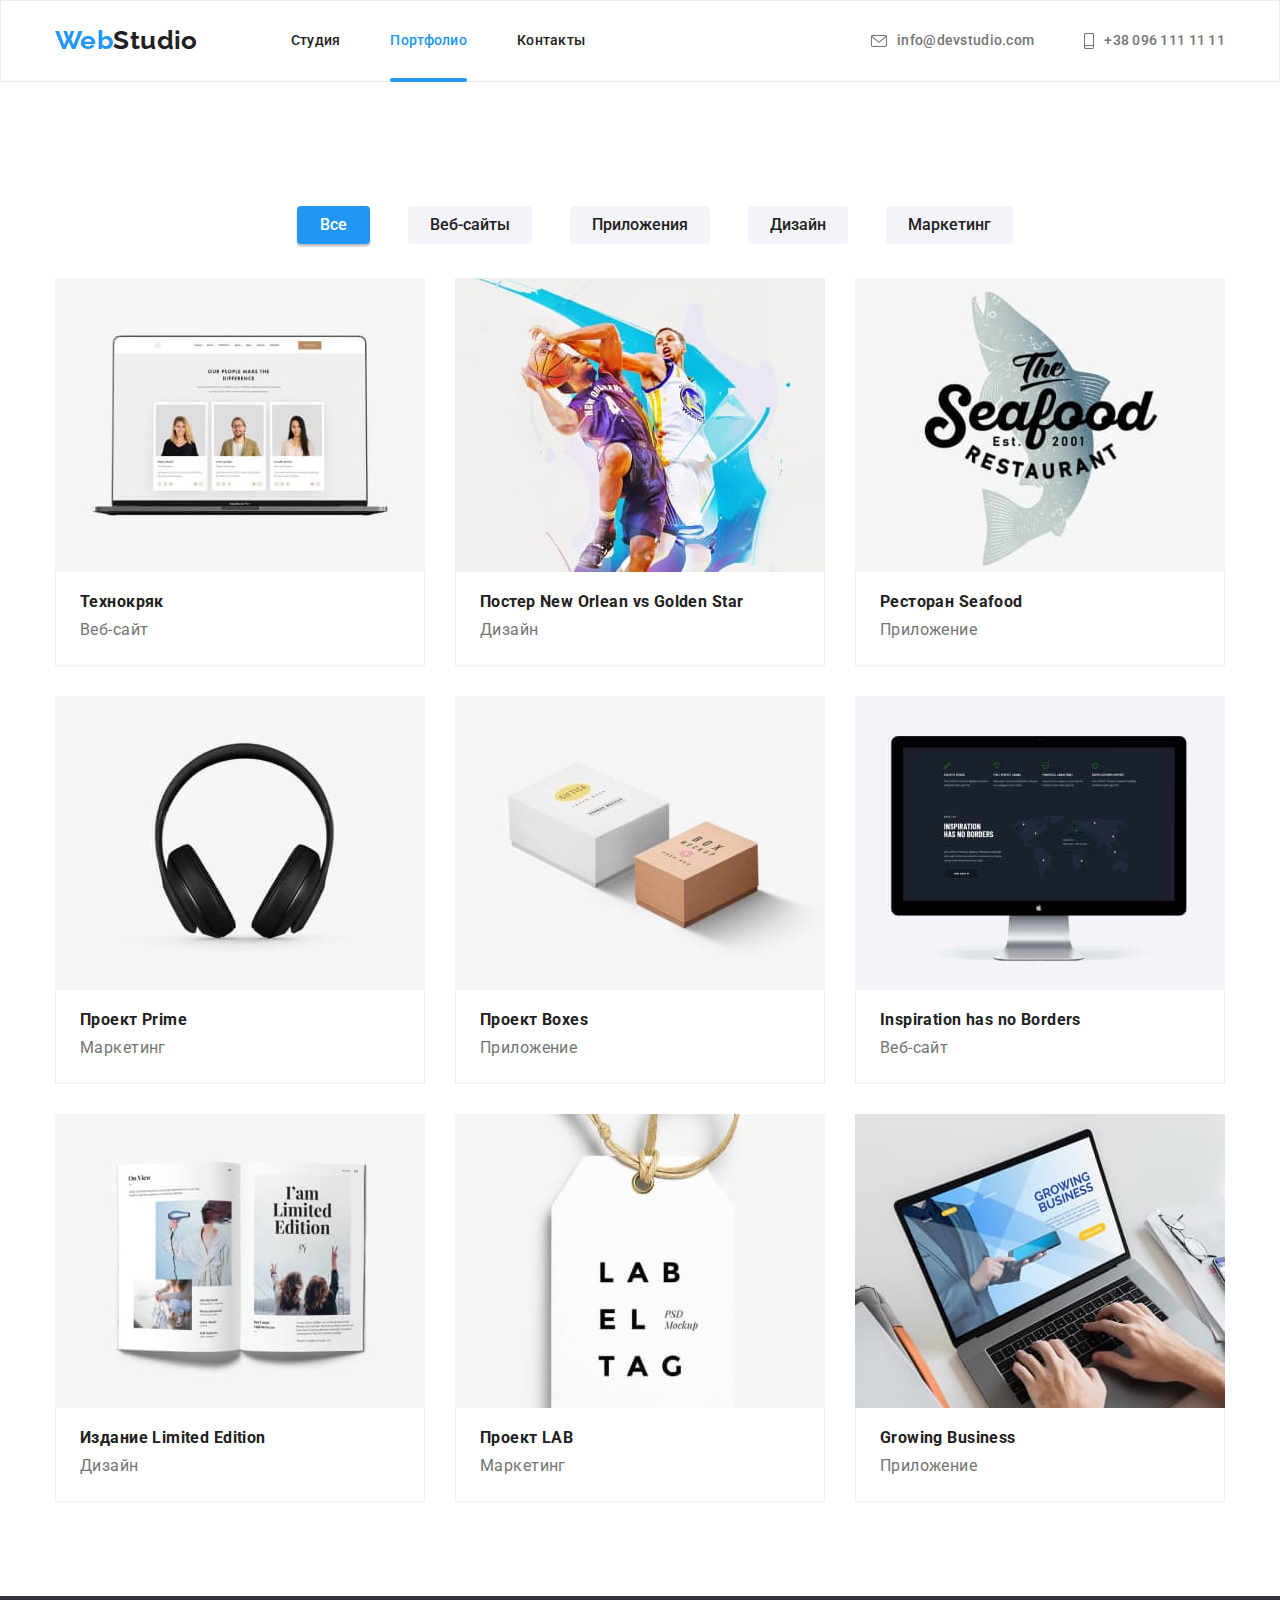
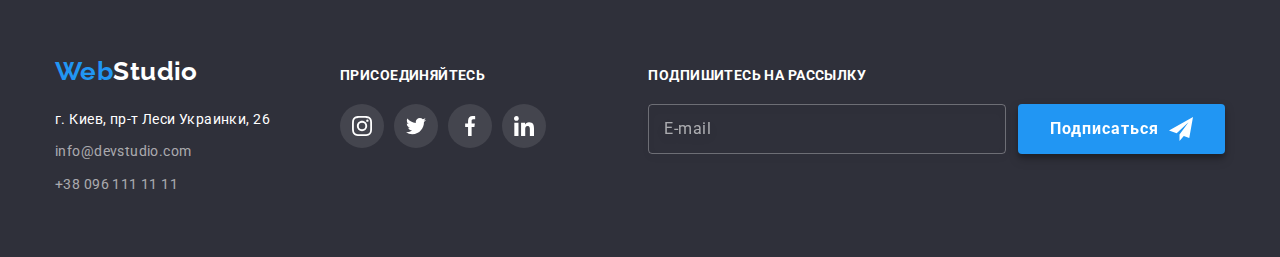
==== portfolio.html @ 0008d8ae "sass" ====
<!DOCTYPE html>
<html lang="ru">
  <head>
    <meta charset="UTF-8" />
    <meta http-equiv="X-UA-Compatible" content="IE=edge" />
    <meta name="viewport" content="width=device-width, initial-scale=1.0" />
    <title>Document</title>
    <link rel="preconnect" href="https://fonts.googleapis.com" />
    <link rel="preconnect" href="https://fonts.gstatic.com" crossorigin />
    <link
      href="https://fonts.googleapis.com/css2?family=Raleway:wght@700&family=Roboto:wght@400;500;700;900&display=swap"
      rel="stylesheet"
    />
    <link
      rel="stylesheet"
      href="https://cdnjs.cloudflare.com/ajax/libs/modern-normalize/1.1.0/modern-normalize.min.css"
    />
    <link rel="stylesheet" href="./css/main.min.css">
  </head>
  <body>
    <!--шапка страницы-->
    <header class="header">
      <div class="container container-header">
        <nav class="nav">
          <a href="" class="link logo"
            >Web<span class="logo-header">Studio</span></a
          >

          <ul class="nav-list list">
            <li class="nav-item">
              <a href="./index.html" class="link header-link">Студия</a>
            </li>
            <li class="nav-item">
              <a href="./portfolio.html" class="link header-link current-link"
                >Портфолио</a
              >
            </li>
            <li class="nav-item">
              <a href="#" class="link header-link">Контакты</a>
            </li>
          </ul>
        </nav>
        <ul class="contact-list list">
          <li class="contact-item">
            <a
              href="mailto:info@devstudio.com"
              class="link header-link contact-link"
            >
              <svg class="contacts-icon" width="16" height="12">
                <use href="./images/sprite.svg#envelope-1"></use></svg
              >info@devstudio.com</a
            >
          </li>
          <li class="contact-item">
            <a href="tel:+380961111111" class="link header-link contact-link">
              <svg class="contacts-icon" width="10" height="16">
                <use href="./images//sprite.svg#smartphone-1"></use></svg
              >+38 096 111 11 11</a
            >
          </li>
        </ul>
      </div>
    </header>

    <!--главный блок-->
    <main>
      <section class="section section-portfolio">
        <h1 class="visually-hidden">Портфолио</h1>
        <div class="container">
          <ul class="list list-portfolio">
            <li class="item">
              <button type="button" class="btn-portfolio active">Все</button>
            </li>
            <li class="item">
              <button type="button" class="btn-portfolio">Веб-сайты</button>
            </li>
            <li class="item">
              <button type="button" class="btn-portfolio">Приложения</button>
            </li>
            <li class="item">
              <button type="button" class="btn-portfolio">Дизайн</button>
            </li>
            <li class="item">
              <button type="button" class="btn-portfolio">Маркетинг</button>
            </li>
          </ul>
          <h2 class="visually-hidden">Работы</h2>
          <ul class="list works-list">
            <li class="item works-item">
              <a
                class="link works-link"
                href="#"
                target="_blank"
                rel="noreferrer noopener"
              >
                <div class="works-card-overlay">
                  <div class="works-img-overlay">
                    <img
                      src="./images/technocrack.jpg"
                      alt="Ноутбук"
                      width="370"
                      height="294"
                    />
                    <div class="works-text-overlay">
                      <p class="works-text">
                        Технокряк это современная площадка распространения
                        коронавируса. Компании используют эту платформу для
                        цифрового шпионажа и атак на защищённые сервера
                        конкурентов.
                      </p>
                    </div>
                  </div>

                  <div class="works-wrraper">
                    <h3 class="title works-title">Технокряк</h3>
                    <p class="works-description">Веб-сайт</p>
                  </div>
                </div>
              </a>
            </li>
            <li class="item works-item">
              <a
                class="link works-link"
                href="#"
                target="_blank"
                rel="noreferrer noopener"
              >
                <div class="works-card-overlay">
                  <div class="works-img-overlay">
                    <img
                      src="./images/poster-new-orlean-vs-golden-star.jpg"
                      alt="Баскетболисты"
                      width="370"
                      height="294"
                    />
                    <div class="works-text-overlay">
                      <p class="works-text">
                        Технокряк это современная площадка распространения
                        коронавируса. Компании используют эту платформу для
                        цифрового шпионажа и атак на защищённые сервера
                        конкурентов.
                      </p>
                    </div>
                  </div>

                  <div class="works-wrraper">
                    <h3 class="title works-title">
                      Постер New Orlean vs Golden Star
                    </h3>
                    <p class="works-description">Дизайн</p>
                  </div>
                </div>
              </a>
            </li>
            <li class="item works-item">
              <a
                class="link works-link"
                href="#"
                target="_blank"
                rel="noreferrer noopener"
              >
                <div class="works-card-overlay">
                  <div class="works-img-overlay">
                    <img
                      src="./images/restaurant-seafood.jpg"
                      alt="Лого ресторана"
                      width="370"
                      height="294"
                    />
                    <div class="works-text-overlay">
                      <p class="works-text">
                        Технокряк это современная площадка распространения
                        коронавируса. Компании используют эту платформу для
                        цифрового шпионажа и атак на защищённые сервера
                        конкурентов.
                      </p>
                    </div>
                  </div>

                  <div class="works-wrraper">
                    <h3 class="title works-title">Ресторан Seafood</h3>
                    <p class="works-description">Приложение</p>
                  </div>
                </div>
              </a>
            </li>
            <li class="item works-item">
              <a
                class="link works-link"
                href="#"
                target="_blank"
                rel="noreferrer noopener"
              >
                <div class="works-card-overlay">
                  <div class="works-img-overlay">
                    <img
                      src="./images/project-prime.jpg"
                      alt="Наушники"
                      width="370"
                      height="294"
                    />
                    <div class="works-text-overlay">
                      <p class="works-text">
                        Технокряк это современная площадка распространения
                        коронавируса. Компании используют эту платформу для
                        цифрового шпионажа и атак на защищённые сервера
                        конкурентов.
                      </p>
                    </div>
                  </div>

                  <div class="works-wrraper">
                    <h3 class="title works-title">Проект Prime</h3>
                    <p class="works-description">Маркетинг</p>
                  </div>
                </div>
              </a>
            </li>
            <li class="item works-item">
              <a
                class="link works-link"
                href="#"
                target="_blank"
                rel="noreferrer noopener"
              >
                <div class="works-card-overlay">
                  <div class="works-img-overlay">
                    <img
                      src="./images/project-boxes.jpg"
                      alt="Коробки"
                      width="370"
                      height="294"
                    />
                    <div class="works-text-overlay">
                      <p class="works-text">
                        Технокряк это современная площадка распространения
                        коронавируса. Компании используют эту платформу для
                        цифрового шпионажа и атак на защищённые сервера
                        конкурентов.
                      </p>
                    </div>
                  </div>
                  <div class="works-wrraper">
                    <h3 class="title works-title">Проект Boxes</h3>
                    <p class="works-description">Приложение</p>
                  </div>
                </div>
              </a>
            </li>
            <li class="item works-item">
              <a
                class="link works-link"
                href="#"
                target="_blank"
                rel="noreferrer noopener"
              >
                <div class="works-card-overlay">
                  <div class="works-img-overlay">
                    <img
                      src="./images/inspiration-has-no-borders.jpg"
                      alt="Монитор"
                      width="370"
                      height="294"
                    />
                    <div class="works-text-overlay">
                      <p class="works-text">
                        Технокряк это современная площадка распространения
                        коронавируса. Компании используют эту платформу для
                        цифрового шпионажа и атак на защищённые сервера
                        конкурентов.
                      </p>
                    </div>
                  </div>
                  <div class="works-wrraper">
                    <h3 class="title works-title">
                      Inspiration has no Borders
                    </h3>
                    <p class="works-description">Веб-сайт</p>
                  </div>
                </div>
              </a>
            </li>
            <li class="item works-item">
              <a
                class="link works-link"
                href="#"
                target="_blank"
                rel="noreferrer noopener"
              >
                <div class="works-card-overlay">
                  <div class="works-img-overlay">
                    <img
                      src="./images/limited-edition.jpg"
                      alt="Книга"
                      width="370"
                      height="294"
                    />
                    <div class="works-text-overlay">
                      <p class="works-text">
                        Технокряк это современная площадка распространения
                        коронавируса. Компании используют эту платформу для
                        цифрового шпионажа и атак на защищённые сервера
                        конкурентов.
                      </p>
                    </div>
                  </div>
                  <div class="works-wrraper">
                    <h3 class="title works-title">Издание Limited Edition</h3>
                    <p class="works-description">Дизайн</p>
                  </div>
                </div>
              </a>
            </li>
            <li class="item works-item">
              <a
                class="link works-link"
                href="#"
                target="_blank"
                rel="noreferrer noopener"
              >
                <div class="works-card-overlay">
                  <div class="works-img-overlay">
                    <img
                      src="./images/project-lab.jpg"
                      alt="Лейбл"
                      width="370"
                      height="294"
                    />
                    <div class="works-text-overlay">
                      <p class="works-text">
                        Технокряк это современная площадка распространения
                        коронавируса. Компании используют эту платформу для
                        цифрового шпионажа и атак на защищённые сервера
                        конкурентов.
                      </p>
                    </div>
                  </div>
                  <div class="works-wrraper">
                    <h3 class="title works-title">Проект LAB</h3>
                    <p class="works-description">Маркетинг</p>
                  </div>
                </div>
              </a>
            </li>
            <li class="item works-item">
              <a
                class="link works-link"
                href="#"
                target="_blank"
                rel="noreferrer noopener"
              >
                <div class="works-card-overlay">
                  <div class="works-img-overlay">
                    <img
                      src="./images/growing-business.jpg"
                      alt="Печать за ноутбуком"
                      width="370"
                      height="294"
                    />
                    <div class="works-text-overlay">
                      <p class="works-text">
                        Технокряк это современная площадка распространения
                        коронавируса. Компании используют эту платформу для
                        цифрового шпионажа и атак на защищённые сервера
                        конкурентов.
                      </p>
                    </div>
                  </div>
                  <div class="works-wrraper">
                    <h3 class="title works-title">Growing Business</h3>
                    <p class="works-description">Приложение</p>
                  </div>
                </div>
              </a>
            </li>
          </ul>
        </div>
      </section>
    </main>

    <footer class="footer">
      <div class="container footer-container">
      <div class="footer-container-item">
          <a href="" class=" link logo">Web<span class="logo-footer">Studio</span></a> 
          <address class="address">
              <ul class="list address-list"> 
                  <li class="address-item"><a href="https://goo.gl/maps/YsXCq6yeaP6gn7Sp7" target="_blank" rel="noreferrer noopener" class="link address-link">г. Киев, пр-т Леси Украинки, 26</a></li>
                  <li class="address-item"><a href="mailto:info@devstudio.com" class="link address-link">info@devstudio.com</a></li>
                  <li class="address-item"><a href="tel:+380961111111" class=" link address-link">+38 096 111 11 11</a></li>
              </ul>
          </address>
      </div>
      <div class="footer-container-item">
          <h3 class="footer-form-slogan">присоединяйтесь</h3>
          <ul class="list social-list"> 
              <li class="social-item">
                  <a href="https://www.instagram.com/" target="_blank" rel="noreferrer noopener" class="link icon-link footer-icon-link">
                  <svg class="footer-icon" width="20" height="20">
                      <use href="./images/sprite.svg#instagram"></use>
                  </svg> 
                  </a>
              </li>
              <li class="social-item">
                  <a href="https://www.instagram.com/" target="_blank" rel="noreferrer noopener" class="link icon-link footer-icon-link">
                  <svg class="footer-icon" width="20" height="20">
                      <use href="./images/sprite.svg#twitter"></use>
                  </svg> 
                  </a>
              </li>
              <li class="social-item">
                  <a href="https://www.instagram.com/" target="_blank" rel="noreferrer noopener" class="link icon-link footer-icon-link">
                  <svg class="footer-icon" width="20" height="20">
                      <use href="./images/sprite.svg#facebook"></use>
                  </svg> 
                  </a>
              </li>
              <li class="social-item">
                  <a href="https://www.instagram.com/" target="_blank" rel="noreferrer noopener" class="link icon-link footer-icon-link">
                  <svg class="footer-icon" width="20" height="20">
                      <use href="./images/sprite.svg#linkedin"></use>
                  </svg> 
                  </a>
              </li>
              
          </ul>
  </div>
          <div class="footer-container-item">
          <b class="footer-form-slogan">Подпишитесь на рассылку</b>
          <form class="footer-form">
  
              <label class="footer-form-label">
                  <input class="footer-form-input" type="email" name="email" placeholder="E-mail" required>
              </label>

              <button type="submit" class="main-btn">
                   Подписаться
                  <svg class="footer-form-icon" width="24" height="24">
                      <use href="./images/sprite.svg#icon-send"></use>
                  </svg>
              </button>
          </form>
      </div>
      
      </div>
      
  
  </footer>
  </body>
</html>
---- css/main.min.css ----
:root{--primary-text-color: #757575;--title-text-color: #212121;--accent-color: #2196F3;--accent-modal-btn-color: #188CE8;--white-text-color: #fff;--primary-background-color: #E5E5E5;--secondary-background-color: #F5F4FA;--white-background-color: #FFFFFF;--footer-background-color: #2F303A;--light-grey-rgba: rgba(255, 255, 255, 0.6);--icon-color: #AFB1B8;--bg-color-activity-wrraper: rgba(47, 48, 58, 0.8);--backdrop-bg: rgba(0, 0, 0, 0.2);--time-animation: 250ms;--time-distribution: cubic-bezier(0.4, 0, 0.2, 1)}body{font-family:roboto, sans-serif;letter-spacing:0.03em;font-size:14px;line-height:1.71;color:var(--primary-text-color)}p,h1,h2,h3{margin-top:0;margin-bottom:0}ul{margin-top:0;margin-bottom:0;padding-left:0}img{display:block;max-width:100%;height:auto}.list{list-style:none}.link{text-decoration:none;color:inherit}.section{padding-bottom:94px;padding-top:94px}.item{margin-left:30px;margin-top:30px}.container{width:1200px;padding-left:15px;padding-right:15px;margin-left:auto;margin-right:auto}.visually-hidden{position:absolute;width:1px;height:1px;margin:-1px;padding:0;overflow:hidden;border:0;clip:rect(0 0 0 0)}.main-btn{display:flex;justify-content:center;align-items:center;border:none;border-radius:4px;filter:drop-shadow(0px 4px 4px rgba(0,0,0,0.25));box-shadow:0px 4px 4px rgba(0,0,0,0.15);min-width:200px;padding:10px 32px;background-color:var(--accent-color);color:var(--white-text-color);font-family:inherit;font-weight:700;font-size:16px;line-height:1.88;letter-spacing:0.06em;cursor:pointer;transition:background-color var(--time-animation) var(--time-distribution)}.main-btn:hover,.main-btn:focus{background-color:#188CE8}.hero .main-btn,.modal .main-btn{margin-left:auto;margin-right:auto}.section-title{margin-bottom:50px;font-size:36px;line-height:1.17;text-align:center;color:var(--title-text-color)}.logo{font-family:raleway, sans-serif;font-weight:700;font-size:26px;line-height:1.2;color:var(--accent-color)}.icon-link{display:flex;align-items:center;justify-content:center;border-radius:50%;width:44px;height:44px}.title{margin-bottom:10px;color:var(--title-text-color)}.backdrop{position:fixed;top:0;left:0;bottom:0;right:0;background-color:var(--backdrop-bg);z-index:1;opacity:1;transition:opacity 250ms cubic-bezier(0.58, 0.79, 0.54, 0.35)}.backdrop.is-hidden{opacity:0;pointer-events:none;visibility:visible}.backdrop.is-hidden .modal{transform:translate(-50%, -50%) scale(0.9)}.modal{position:absolute;top:50%;left:50%;transform:translate(-50%, -50%) scale(1.1);min-width:528px;min-height:581px;padding:40px;background-color:var(--white-background-color);box-shadow:0px 1px 3px rgba(0,0,0,0.12),0px 1px 1px rgba(0,0,0,0.14),0px 2px 1px rgba(0,0,0,0.2);border-radius:4px;transition:transform 250ms cubic-bezier(0.58, 0.79, 0.54, 0.35)}.modal-icon-bg{position:absolute;top:8px;right:8px;padding:0;display:flex;align-items:center;justify-content:center;margin-left:auto;width:30px;height:30px;border:1px solid rgba(0,0,0,0.1);border-radius:50%;background-color:var(--white-text-color);cursor:pointer}.modal-icon-bg:hover,.modal-icon-bg:focus{fill:var(--accent-color)}.slogan{display:block;margin-bottom:12px;font-weight:700;font-size:20px;line-height:1.15;text-align:center;color:var(--title-text-color)}.form-input-wrapper{position:relative}.form-field,.form-field-comment{display:flex;flex-direction:column;margin-bottom:20px}.form-field:not(:last-child){margin-bottom:12px}.form-comment,.form-input{width:100%;border:1px solid rgba(33,33,33,0.2);border-radius:4px;padding:0}.form-input{height:40px;padding-left:42px;transition:border-color var(--time-animation) var(--time-distribution)}.form-input:hover,.form-input:focus,.form-comment:hover,.form-comment:focus{outline:none;border-color:var(--accent-color)}.form-input:hover+.form-input-icon,.form-input:focus+.form-input-icon{fill:var(--accent-color)}.form-input-icon{position:absolute;top:50%;left:12px;transform:translateY(-50%);transition:fill var(--time-animation) var(--time-distribution)}.form-comment{height:120px;resize:none;padding:12px 16px;transition:border-color var(--time-animation) var(--time-distribution)}.form-label,.form-comment::placeholder{font-size:12px;line-height:1.16;letter-spacing:0.01em}.form-label{margin-bottom:4px}.form-comment::placeholder{color:rgba(117,117,117,0.5)}.form-checkbox-wrapper{margin-bottom:30px}.form-checkbox-label{display:flex;align-items:center;justify-content:center}.form-checkbox-label::before{display:inline-block;margin-right:10px;width:16px;height:15px;content:'';border:2px solid var(--title-text-color);border-radius:2px;cursor:pointer}.form-checkbox-input:focus+.form-checkbox-label::before{border-color:var(--accent-color)}.form-checkbox-input:checked+.form-checkbox-label::before{background-color:var(--accent-color);background-image:url(../images/icon-check.svg);background-size:contain;background-origin:border-box}.main-btn:hover,.main-btn:focus{background:var(--accent-modal-btn-color)}.header{margin-top:0;margin-bottom:0;border:1px solid #ECECEC}.header .logo{margin-right:93px}.logo-header{color:var(--title-text-color)}.header-portfolio{margin-bottom:94px}.nav-list{display:flex;color:var(--title-text-color)}.nav-list .nav-item:not(:last-child){margin-right:50px}.header-link{display:block;padding-top:32px;padding-bottom:32px;align-items:baseline;font-weight:500;line-height:1.14;letter-spacing:0.02em;transition:color var(--time-animation) var(--time-distribution)}.contact-list{display:flex;margin-left:auto}.contacts-icon{margin-right:10px;fill:currentColor}.contact-link{display:flex;align-items:center;color:var(--primary-text-color);transition:color var(--time-animation) var(--time-distribution)}.contact-link:hover{fill:var(--accent-color)}.header-link:hover,.header-link:focus,.current-link{color:var(--accent-color)}.current-link{position:relative}.current-link::after{display:block;content:"";height:4px;width:100%;background:#2196F3;border-radius:2px;position:absolute;bottom:-1px}.contact-list .contact-item:not(:last-child){margin-right:50px}.container-header{display:flex}.container-header .nav{display:flex;align-items:center}.hero{padding-top:200px;padding-bottom:200px;text-align:center;background-color:var(--footer-background-color);background-image:linear-gradient(rgba(47,48,58,0.4), rgba(47,48,58,0.4)),url(../images/bg.jpg)}.hero-title{margin-bottom:30px;color:var(--white-text-color);font-weight:900;font-size:44px;line-height:1.36;letter-spacing:0.06em;text-transform:uppercase}.footer{padding-top:60px;padding-bottom:60px;background-color:var(--footer-background-color)}.footer-container{display:flex;align-items:baseline}.footer-container-item:not(:last-child){margin-right:70px}.footer-container-item:last-child{margin-left:auto}.footer .logo{display:block;margin-bottom:20px}.logo-footer{color:var(--white-text-color)}.address{font-style:inherit}.address-link{color:var(--light-grey-rgba);transition:color var(--time-animation) var(--time-distribution)}.address-link[target="_blank"]{color:var(--white-text-color)}.address-link:hover,.address-link:focus{color:var(--accent-color)}.address-list .address-item:not(:last-child){margin-bottom:9px}.footer-form-slogan{display:block;margin-bottom:20px;color:var(--white-text-color);text-transform:uppercase;font-size:14px;line-height:1.14}.footer-icon-link{background:rgba(255,255,255,0.1);transition:background-color var(--time-animation) var(--time-distribution)}.footer-icon{fill:var(--white-text-color);transition:background-color var(--time-animation) var(--time-distribution)}.footer-icon-link:hover,.footer-icon-link:focus{background-color:var(--accent-color)}.footer-form{display:flex}.footer-form-label{display:block;margin-right:12px}.footer-form-input{padding:15px;width:358px;height:50px;border:1px solid rgba(255,255,255,0.3);filter:drop-shadow(0px 4px 4px rgba(0,0,0,0.15));border-radius:4px;background-color:transparent}.footer-form-input::placeholder{display:block;font-size:16px;line-height:1.25;letter-spacing:0.03em;color:rgba(255,255,255,0.6)}.footer-form-input:not(:placeholder-shown){color:var(--white-background-color)}.footer-form-icon{margin-left:10px}.methodology{padding-bottom:0}.methodology-icon-container{display:flex;margin-bottom:30px;height:120px;background-color:var(--secondary-background-color);border-radius:4px;align-items:center;justify-content:center}.methodology-list{display:flex;flex-wrap:wrap;margin-top:-30px;margin-left:-30px}.methodology-item{flex-basis:calc(100% / 4 - 30px)}.methodology-subtitle{font-size:14px;line-height:1.14;text-transform:uppercase}.team{background-color:var(--secondary-background-color);text-align:center}.team-name{font-weight:500}.team-name,.team-text{font-size:16px;line-height:1.19}.team-text{margin-bottom:16px}.social-list{display:flex;margin-top:-10px;margin-left:-10px}.social-item{margin-left:10px;margin-top:10px}.team-icon{fill:currentColor}.team-icon-link{color:var(--icon-color);transition:color var(--time-animation) var(--time-distribution),background-color var(--time-animation) var(--time-distribution)}.team-icon-link:hover,.team-icon-link:focus{color:var(--white-text-color);background-color:var(--accent-color)}.team-list{display:flex;flex-wrap:wrap;margin-top:-30px;margin-left:-30px}.team-item{flex-basis:calc(100% / 4 - 30px);background:#FFFFFF;box-shadow:0px 1px 3px rgba(0,0,0,0.12),0px 1px 1px rgba(0,0,0,0.14),0px 2px 1px rgba(0,0,0,0.2);border-radius:0px 0px 4px 4px}.team-wrapper{padding:30px}.clients-icon-list{display:flex;flex-wrap:wrap;margin-top:-30px;margin-left:-30px}.clients-icon-item{flex-basis:calc(100% / 6 - 30px)}.clients-icon-link{display:flex;align-items:center;justify-content:center;padding:16px;height:92px;border:1px solid var(--icon-color);border-radius:4px;color:var(--icon-color);transition:color var(--time-animation) var(--time-distribution),border var(--time-animation) var(--time-distribution)}.clients-icon{fill:currentColor}.clients-icon-link:hover,.clients-icon-link:focus{border:1px solid var(--accent-color);color:var(--accent-color)}.list-portfolio{display:flex;justify-content:center;margin-bottom:34px}.list-portfolio .item:not(:last-child){margin-right:8px}.btn-portfolio{display:inline-block;min-width:73px;padding:6px 22px;font-weight:500;font-size:16px;line-height:1.63;text-align:center;color:var(--title-text-color);cursor:pointer;font-family:inherit;background-color:var(--secondary-background-color);border:none;border-radius:4px;transition:color var(--time-animation) var(--time-distribution),background-color var(--time-animation) var(--time-distribution),box-shadow var(--time-animation) var(--time-distribution)}.btn-portfolio:hover,.btn-portfolio:focus,.active{background-color:var(--accent-color);color:var(--white-text-color);box-shadow:0px 3px 1px rgba(0,0,0,0.1),0px 1px 2px rgba(0,0,0,0.08),0px 2px 2px rgba(0,0,0,0.12)}.works-list{display:flex;flex-wrap:wrap;margin-left:-30px;margin-top:-30px}.works-item{flex-basis:calc(100% / 3 - 30px)}.works-link{display:block;transition:box-shadow var(--time-animation) var(--time-distribution)}.works-link:hover,.works-link:focus{box-shadow:0px 1px 1px rgba(0,0,0,0.12),0px 4px 4px rgba(0,0,0,0.06),1px 4px 6px rgba(0,0,0,0.16)}.works-wrraper{padding:20px 24px;border:1px solid #EEEEEE;border-top:none}.works-title{margin-bottom:4px;font-size:16px;line-height:1.19}.works-description{font-size:16px;line-height:1.88}.works-card-overlay{position:relative}.works-img-overlay{position:relative;overflow:hidden}.works-text-overlay{position:absolute;top:0;left:0;opacity:0;background-color:rgba(33,150,243,0.9);transform:translateY(100%);transition:transform var(--time-animation) var(--time-distribution),opacity var(--time-animation) var(--time-distribution)}.works-text{padding:63px 24px;color:var(--white-text-color);font-size:18px;line-height:1.56}.works-link:hover .works-text-overlay,.works-link:focus .works-text-overlay{opacity:1;transform:translateY(0)}.list-img{display:flex;flex-wrap:wrap;margin-top:-30px;margin-left:-30px}.item-img{position:relative;flex-basis:calc(100% / 3 - 30px)}.activity-description{position:absolute;bottom:0;left:0;width:100%;display:block;padding-top:27px;padding-bottom:27px;text-transform:uppercase;font-weight:700;line-height:1.14;text-align:center;color:var(--white-text-color);background-color:var(--bg-color-activity-wrraper)}
/*# sourceMappingURL=main.min.css.map */
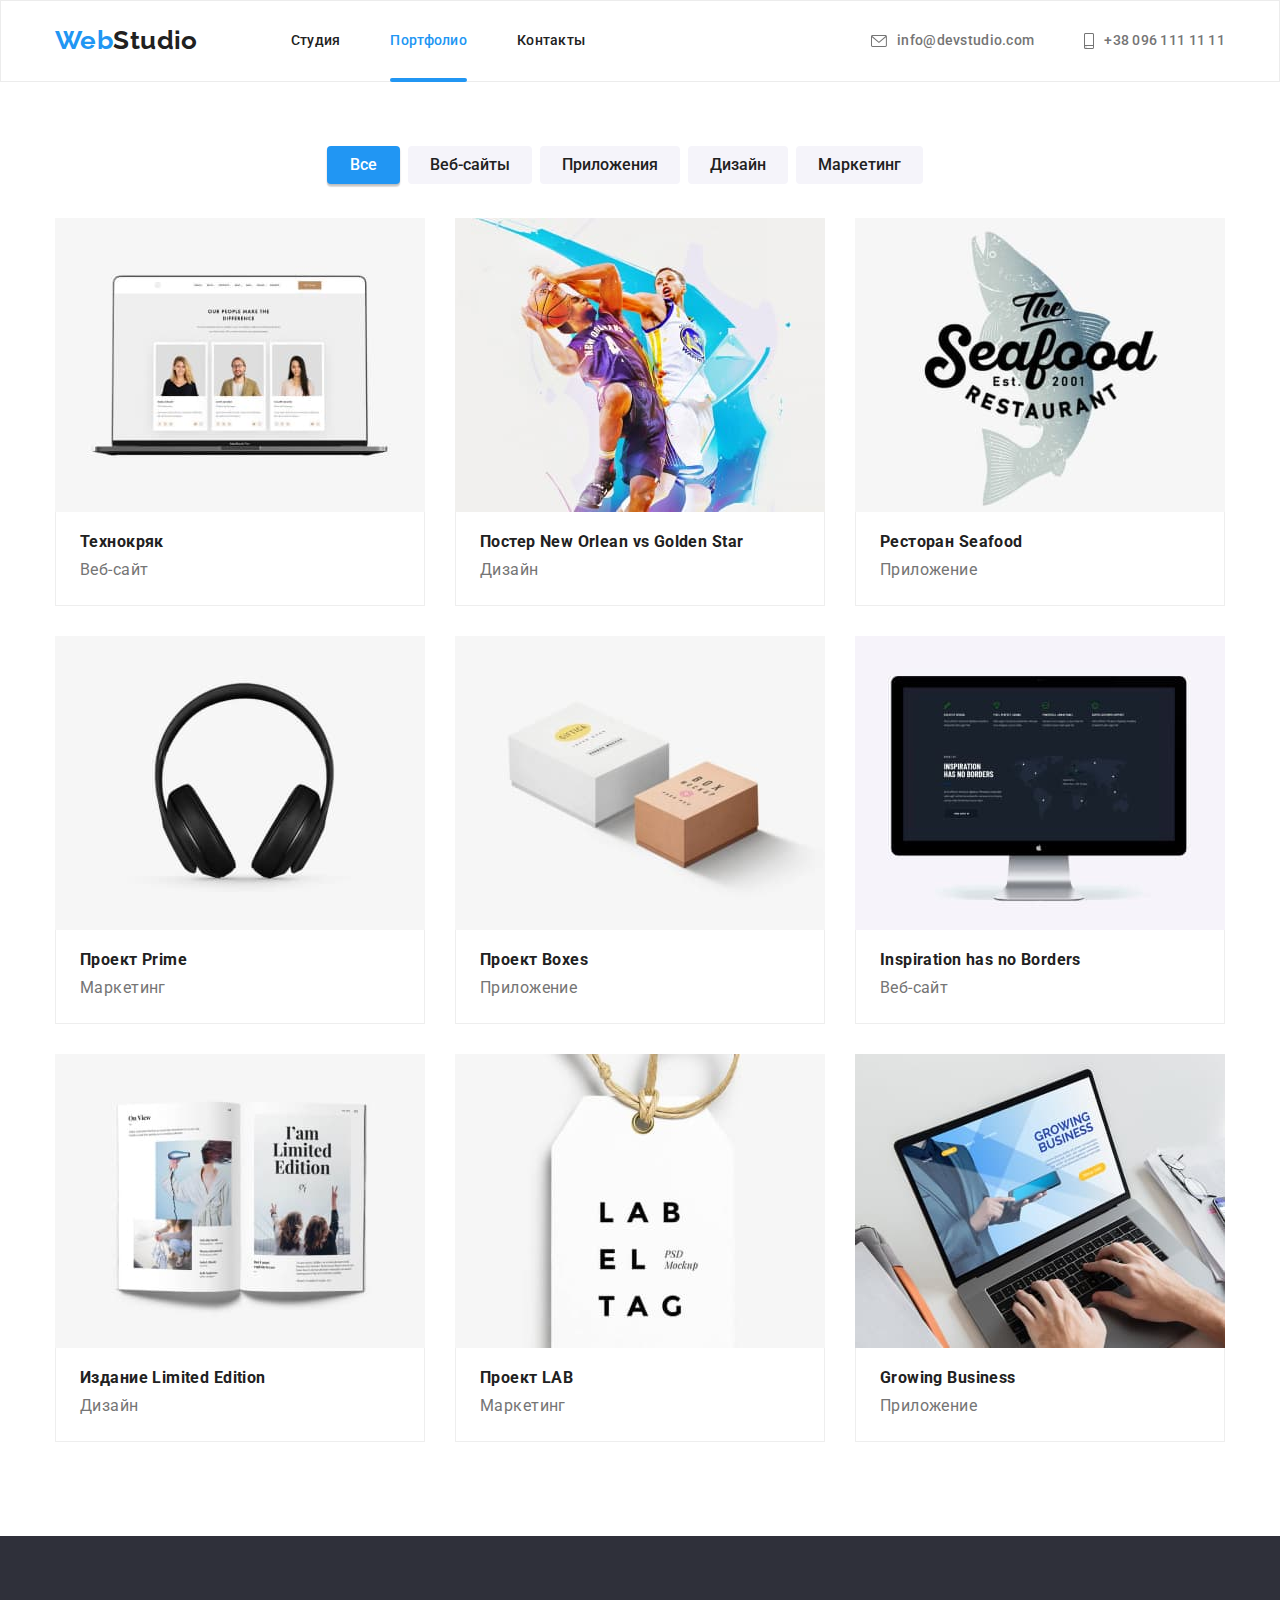
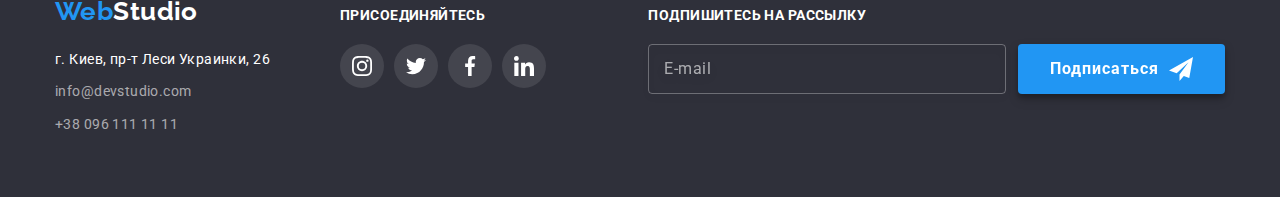
==== commit fe5d192f: "corrects sass" ====
--- a/portfolio.html
+++ b/portfolio.html
@@ -67,25 +67,25 @@
       <section class="section section-portfolio">
         <h1 class="visually-hidden">Портфолио</h1>
         <div class="container">
-          <ul class="list list-portfolio">
-            <li class="item">
+          <ul class="list card-item list-portfolio">
+            <li class="item-list">
               <button type="button" class="btn-portfolio active">Все</button>
             </li>
-            <li class="item">
+            <li class="item-list">
               <button type="button" class="btn-portfolio">Веб-сайты</button>
             </li>
-            <li class="item">
+            <li class="item-list">
               <button type="button" class="btn-portfolio">Приложения</button>
             </li>
-            <li class="item">
+            <li class="item-list">
               <button type="button" class="btn-portfolio">Дизайн</button>
             </li>
-            <li class="item">
+            <li class="item-list">
               <button type="button" class="btn-portfolio">Маркетинг</button>
             </li>
           </ul>
           <h2 class="visually-hidden">Работы</h2>
-          <ul class="list works-list">
+          <ul class="list card-item">
             <li class="item works-item">
               <a
                 class="link works-link"
@@ -392,29 +392,29 @@
       </div>
       <div class="footer-container-item">
           <h3 class="footer-form-slogan">присоединяйтесь</h3>
-          <ul class="list social-list"> 
-              <li class="social-item">
+          <ul class="list social-list card-item"> 
+              <li class="social-item item">
                   <a href="https://www.instagram.com/" target="_blank" rel="noreferrer noopener" class="link icon-link footer-icon-link">
                   <svg class="footer-icon" width="20" height="20">
                       <use href="./images/sprite.svg#instagram"></use>
                   </svg> 
                   </a>
               </li>
-              <li class="social-item">
+              <li class="social-item item">
                   <a href="https://www.instagram.com/" target="_blank" rel="noreferrer noopener" class="link icon-link footer-icon-link">
                   <svg class="footer-icon" width="20" height="20">
                       <use href="./images/sprite.svg#twitter"></use>
                   </svg> 
                   </a>
               </li>
-              <li class="social-item">
+              <li class="social-item item">
                   <a href="https://www.instagram.com/" target="_blank" rel="noreferrer noopener" class="link icon-link footer-icon-link">
                   <svg class="footer-icon" width="20" height="20">
                       <use href="./images/sprite.svg#facebook"></use>
                   </svg> 
                   </a>
               </li>
-              <li class="social-item">
+              <li class="social-item item">
                   <a href="https://www.instagram.com/" target="_blank" rel="noreferrer noopener" class="link icon-link footer-icon-link">
                   <svg class="footer-icon" width="20" height="20">
                       <use href="./images/sprite.svg#linkedin"></use>
--- a/css/main.min.css
+++ b/css/main.min.css
@@ -1,2 +1,2 @@
-:root{--primary-text-color: #757575;--title-text-color: #212121;--accent-color: #2196F3;--accent-modal-btn-color: #188CE8;--white-text-color: #fff;--primary-background-color: #E5E5E5;--secondary-background-color: #F5F4FA;--white-background-color: #FFFFFF;--footer-background-color: #2F303A;--light-grey-rgba: rgba(255, 255, 255, 0.6);--icon-color: #AFB1B8;--bg-color-activity-wrraper: rgba(47, 48, 58, 0.8);--backdrop-bg: rgba(0, 0, 0, 0.2);--time-animation: 250ms;--time-distribution: cubic-bezier(0.4, 0, 0.2, 1)}body{font-family:roboto, sans-serif;letter-spacing:0.03em;font-size:14px;line-height:1.71;color:var(--primary-text-color)}p,h1,h2,h3{margin-top:0;margin-bottom:0}ul{margin-top:0;margin-bottom:0;padding-left:0}img{display:block;max-width:100%;height:auto}.list{list-style:none}.link{text-decoration:none;color:inherit}.section{padding-bottom:94px;padding-top:94px}.item{margin-left:30px;margin-top:30px}.container{width:1200px;padding-left:15px;padding-right:15px;margin-left:auto;margin-right:auto}.visually-hidden{position:absolute;width:1px;height:1px;margin:-1px;padding:0;overflow:hidden;border:0;clip:rect(0 0 0 0)}.main-btn{display:flex;justify-content:center;align-items:center;border:none;border-radius:4px;filter:drop-shadow(0px 4px 4px rgba(0,0,0,0.25));box-shadow:0px 4px 4px rgba(0,0,0,0.15);min-width:200px;padding:10px 32px;background-color:var(--accent-color);color:var(--white-text-color);font-family:inherit;font-weight:700;font-size:16px;line-height:1.88;letter-spacing:0.06em;cursor:pointer;transition:background-color var(--time-animation) var(--time-distribution)}.main-btn:hover,.main-btn:focus{background-color:#188CE8}.hero .main-btn,.modal .main-btn{margin-left:auto;margin-right:auto}.section-title{margin-bottom:50px;font-size:36px;line-height:1.17;text-align:center;color:var(--title-text-color)}.logo{font-family:raleway, sans-serif;font-weight:700;font-size:26px;line-height:1.2;color:var(--accent-color)}.icon-link{display:flex;align-items:center;justify-content:center;border-radius:50%;width:44px;height:44px}.title{margin-bottom:10px;color:var(--title-text-color)}.backdrop{position:fixed;top:0;left:0;bottom:0;right:0;background-color:var(--backdrop-bg);z-index:1;opacity:1;transition:opacity 250ms cubic-bezier(0.58, 0.79, 0.54, 0.35)}.backdrop.is-hidden{opacity:0;pointer-events:none;visibility:visible}.backdrop.is-hidden .modal{transform:translate(-50%, -50%) scale(0.9)}.modal{position:absolute;top:50%;left:50%;transform:translate(-50%, -50%) scale(1.1);min-width:528px;min-height:581px;padding:40px;background-color:var(--white-background-color);box-shadow:0px 1px 3px rgba(0,0,0,0.12),0px 1px 1px rgba(0,0,0,0.14),0px 2px 1px rgba(0,0,0,0.2);border-radius:4px;transition:transform 250ms cubic-bezier(0.58, 0.79, 0.54, 0.35)}.modal-icon-bg{position:absolute;top:8px;right:8px;padding:0;display:flex;align-items:center;justify-content:center;margin-left:auto;width:30px;height:30px;border:1px solid rgba(0,0,0,0.1);border-radius:50%;background-color:var(--white-text-color);cursor:pointer}.modal-icon-bg:hover,.modal-icon-bg:focus{fill:var(--accent-color)}.slogan{display:block;margin-bottom:12px;font-weight:700;font-size:20px;line-height:1.15;text-align:center;color:var(--title-text-color)}.form-input-wrapper{position:relative}.form-field,.form-field-comment{display:flex;flex-direction:column;margin-bottom:20px}.form-field:not(:last-child){margin-bottom:12px}.form-comment,.form-input{width:100%;border:1px solid rgba(33,33,33,0.2);border-radius:4px;padding:0}.form-input{height:40px;padding-left:42px;transition:border-color var(--time-animation) var(--time-distribution)}.form-input:hover,.form-input:focus,.form-comment:hover,.form-comment:focus{outline:none;border-color:var(--accent-color)}.form-input:hover+.form-input-icon,.form-input:focus+.form-input-icon{fill:var(--accent-color)}.form-input-icon{position:absolute;top:50%;left:12px;transform:translateY(-50%);transition:fill var(--time-animation) var(--time-distribution)}.form-comment{height:120px;resize:none;padding:12px 16px;transition:border-color var(--time-animation) var(--time-distribution)}.form-label,.form-comment::placeholder{font-size:12px;line-height:1.16;letter-spacing:0.01em}.form-label{margin-bottom:4px}.form-comment::placeholder{color:rgba(117,117,117,0.5)}.form-checkbox-wrapper{margin-bottom:30px}.form-checkbox-label{display:flex;align-items:center;justify-content:center}.form-checkbox-label::before{display:inline-block;margin-right:10px;width:16px;height:15px;content:'';border:2px solid var(--title-text-color);border-radius:2px;cursor:pointer}.form-checkbox-input:focus+.form-checkbox-label::before{border-color:var(--accent-color)}.form-checkbox-input:checked+.form-checkbox-label::before{background-color:var(--accent-color);background-image:url(../images/icon-check.svg);background-size:contain;background-origin:border-box}.main-btn:hover,.main-btn:focus{background:var(--accent-modal-btn-color)}.header{margin-top:0;margin-bottom:0;border:1px solid #ECECEC}.header .logo{margin-right:93px}.logo-header{color:var(--title-text-color)}.header-portfolio{margin-bottom:94px}.nav-list{display:flex;color:var(--title-text-color)}.nav-list .nav-item:not(:last-child){margin-right:50px}.header-link{display:block;padding-top:32px;padding-bottom:32px;align-items:baseline;font-weight:500;line-height:1.14;letter-spacing:0.02em;transition:color var(--time-animation) var(--time-distribution)}.contact-list{display:flex;margin-left:auto}.contacts-icon{margin-right:10px;fill:currentColor}.contact-link{display:flex;align-items:center;color:var(--primary-text-color);transition:color var(--time-animation) var(--time-distribution)}.contact-link:hover{fill:var(--accent-color)}.header-link:hover,.header-link:focus,.current-link{color:var(--accent-color)}.current-link{position:relative}.current-link::after{display:block;content:"";height:4px;width:100%;background:#2196F3;border-radius:2px;position:absolute;bottom:-1px}.contact-list .contact-item:not(:last-child){margin-right:50px}.container-header{display:flex}.container-header .nav{display:flex;align-items:center}.hero{padding-top:200px;padding-bottom:200px;text-align:center;background-color:var(--footer-background-color);background-image:linear-gradient(rgba(47,48,58,0.4), rgba(47,48,58,0.4)),url(../images/bg.jpg)}.hero-title{margin-bottom:30px;color:var(--white-text-color);font-weight:900;font-size:44px;line-height:1.36;letter-spacing:0.06em;text-transform:uppercase}.footer{padding-top:60px;padding-bottom:60px;background-color:var(--footer-background-color)}.footer-container{display:flex;align-items:baseline}.footer-container-item:not(:last-child){margin-right:70px}.footer-container-item:last-child{margin-left:auto}.footer .logo{display:block;margin-bottom:20px}.logo-footer{color:var(--white-text-color)}.address{font-style:inherit}.address-link{color:var(--light-grey-rgba);transition:color var(--time-animation) var(--time-distribution)}.address-link[target="_blank"]{color:var(--white-text-color)}.address-link:hover,.address-link:focus{color:var(--accent-color)}.address-list .address-item:not(:last-child){margin-bottom:9px}.footer-form-slogan{display:block;margin-bottom:20px;color:var(--white-text-color);text-transform:uppercase;font-size:14px;line-height:1.14}.footer-icon-link{background:rgba(255,255,255,0.1);transition:background-color var(--time-animation) var(--time-distribution)}.footer-icon{fill:var(--white-text-color);transition:background-color var(--time-animation) var(--time-distribution)}.footer-icon-link:hover,.footer-icon-link:focus{background-color:var(--accent-color)}.footer-form{display:flex}.footer-form-label{display:block;margin-right:12px}.footer-form-input{padding:15px;width:358px;height:50px;border:1px solid rgba(255,255,255,0.3);filter:drop-shadow(0px 4px 4px rgba(0,0,0,0.15));border-radius:4px;background-color:transparent}.footer-form-input::placeholder{display:block;font-size:16px;line-height:1.25;letter-spacing:0.03em;color:rgba(255,255,255,0.6)}.footer-form-input:not(:placeholder-shown){color:var(--white-background-color)}.footer-form-icon{margin-left:10px}.methodology{padding-bottom:0}.methodology-icon-container{display:flex;margin-bottom:30px;height:120px;background-color:var(--secondary-background-color);border-radius:4px;align-items:center;justify-content:center}.methodology-list{display:flex;flex-wrap:wrap;margin-top:-30px;margin-left:-30px}.methodology-item{flex-basis:calc(100% / 4 - 30px)}.methodology-subtitle{font-size:14px;line-height:1.14;text-transform:uppercase}.team{background-color:var(--secondary-background-color);text-align:center}.team-name{font-weight:500}.team-name,.team-text{font-size:16px;line-height:1.19}.team-text{margin-bottom:16px}.social-list{display:flex;margin-top:-10px;margin-left:-10px}.social-item{margin-left:10px;margin-top:10px}.team-icon{fill:currentColor}.team-icon-link{color:var(--icon-color);transition:color var(--time-animation) var(--time-distribution),background-color var(--time-animation) var(--time-distribution)}.team-icon-link:hover,.team-icon-link:focus{color:var(--white-text-color);background-color:var(--accent-color)}.team-list{display:flex;flex-wrap:wrap;margin-top:-30px;margin-left:-30px}.team-item{flex-basis:calc(100% / 4 - 30px);background:#FFFFFF;box-shadow:0px 1px 3px rgba(0,0,0,0.12),0px 1px 1px rgba(0,0,0,0.14),0px 2px 1px rgba(0,0,0,0.2);border-radius:0px 0px 4px 4px}.team-wrapper{padding:30px}.clients-icon-list{display:flex;flex-wrap:wrap;margin-top:-30px;margin-left:-30px}.clients-icon-item{flex-basis:calc(100% / 6 - 30px)}.clients-icon-link{display:flex;align-items:center;justify-content:center;padding:16px;height:92px;border:1px solid var(--icon-color);border-radius:4px;color:var(--icon-color);transition:color var(--time-animation) var(--time-distribution),border var(--time-animation) var(--time-distribution)}.clients-icon{fill:currentColor}.clients-icon-link:hover,.clients-icon-link:focus{border:1px solid var(--accent-color);color:var(--accent-color)}.list-portfolio{display:flex;justify-content:center;margin-bottom:34px}.list-portfolio .item:not(:last-child){margin-right:8px}.btn-portfolio{display:inline-block;min-width:73px;padding:6px 22px;font-weight:500;font-size:16px;line-height:1.63;text-align:center;color:var(--title-text-color);cursor:pointer;font-family:inherit;background-color:var(--secondary-background-color);border:none;border-radius:4px;transition:color var(--time-animation) var(--time-distribution),background-color var(--time-animation) var(--time-distribution),box-shadow var(--time-animation) var(--time-distribution)}.btn-portfolio:hover,.btn-portfolio:focus,.active{background-color:var(--accent-color);color:var(--white-text-color);box-shadow:0px 3px 1px rgba(0,0,0,0.1),0px 1px 2px rgba(0,0,0,0.08),0px 2px 2px rgba(0,0,0,0.12)}.works-list{display:flex;flex-wrap:wrap;margin-left:-30px;margin-top:-30px}.works-item{flex-basis:calc(100% / 3 - 30px)}.works-link{display:block;transition:box-shadow var(--time-animation) var(--time-distribution)}.works-link:hover,.works-link:focus{box-shadow:0px 1px 1px rgba(0,0,0,0.12),0px 4px 4px rgba(0,0,0,0.06),1px 4px 6px rgba(0,0,0,0.16)}.works-wrraper{padding:20px 24px;border:1px solid #EEEEEE;border-top:none}.works-title{margin-bottom:4px;font-size:16px;line-height:1.19}.works-description{font-size:16px;line-height:1.88}.works-card-overlay{position:relative}.works-img-overlay{position:relative;overflow:hidden}.works-text-overlay{position:absolute;top:0;left:0;opacity:0;background-color:rgba(33,150,243,0.9);transform:translateY(100%);transition:transform var(--time-animation) var(--time-distribution),opacity var(--time-animation) var(--time-distribution)}.works-text{padding:63px 24px;color:var(--white-text-color);font-size:18px;line-height:1.56}.works-link:hover .works-text-overlay,.works-link:focus .works-text-overlay{opacity:1;transform:translateY(0)}.list-img{display:flex;flex-wrap:wrap;margin-top:-30px;margin-left:-30px}.item-img{position:relative;flex-basis:calc(100% / 3 - 30px)}.activity-description{position:absolute;bottom:0;left:0;width:100%;display:block;padding-top:27px;padding-bottom:27px;text-transform:uppercase;font-weight:700;line-height:1.14;text-align:center;color:var(--white-text-color);background-color:var(--bg-color-activity-wrraper)}
+:root{--primary-text-color: #757575;--title-text-color: #212121;--accent-color: #2196F3;--accent-modal-btn-color: #188CE8;--white-text-color: #fff;--primary-background-color: #E5E5E5;--secondary-background-color: #F5F4FA;--white-background-color: #FFFFFF;--footer-background-color: #2F303A;--light-grey-rgba: rgba(255, 255, 255, 0.6);--icon-color: #AFB1B8;--bg-color-activity-wrraper: rgba(47, 48, 58, 0.8);--backdrop-bg: rgba(0, 0, 0, 0.2);--time-animation: 250ms;--time-distribution: cubic-bezier(0.4, 0, 0.2, 1);--card-top: 30px;--card-left: 30px;--card-item: 3}.visually-hidden{position:absolute;width:1px;height:1px;margin:-1px;padding:0;overflow:hidden;border:0;clip:rect(0 0 0 0)}body{font-family:roboto, sans-serif;letter-spacing:0.03em;font-size:14px;line-height:1.71;color:var(--primary-text-color)}p,h1,h2,h3{margin-top:0;margin-bottom:0}ul{margin-top:0;margin-bottom:0;padding-left:0}img{display:block;max-width:100%;height:auto}.list{list-style:none}.link{text-decoration:none;color:inherit}.section{padding-bottom:94px;padding-top:94px}.section-title{margin-bottom:50px;font-size:36px;line-height:1.17;text-align:center;color:var(--title-text-color)}.container{width:1200px;padding-left:15px;padding-right:15px;margin-left:auto;margin-right:auto}.main-btn{display:flex;justify-content:center;align-items:center;border:none;border-radius:4px;filter:drop-shadow(0px 4px 4px rgba(0,0,0,0.25));box-shadow:0px 4px 4px rgba(0,0,0,0.15);min-width:200px;padding:10px 32px;background-color:var(--accent-color);color:var(--white-text-color);font-family:inherit;font-weight:700;font-size:16px;line-height:1.88;letter-spacing:0.06em;cursor:pointer;transition:background-color var(--time-animation) var(--time-distribution)}.main-btn:hover,.main-btn:focus{background-color:#188CE8}.hero .main-btn,.modal .main-btn{margin-left:auto;margin-right:auto}.logo{font-family:raleway, sans-serif;font-weight:700;font-size:26px;line-height:1.2;color:var(--accent-color)}.icon-link{display:flex;align-items:center;justify-content:center;border-radius:50%;width:44px;height:44px}.title{margin-bottom:10px;color:var(--title-text-color)}.card-item{display:flex;flex-wrap:wrap;margin-top:calc(var(--card-top) * -1);margin-left:calc(var(--card-left) * -1)}.item{margin-left:var(--card-left);margin-top:var(--card-top);flex-basis:calc(100% / var(--card-item) - var(--card-left))}.backdrop{position:fixed;top:0;left:0;bottom:0;right:0;background-color:var(--backdrop-bg);z-index:1;opacity:1;transition:opacity 250ms cubic-bezier(0.58, 0.79, 0.54, 0.35)}.backdrop.is-hidden{opacity:0;pointer-events:none;visibility:visible}.backdrop.is-hidden .modal{transform:translate(-50%, -50%) scale(0.9)}.modal{position:absolute;top:50%;left:50%;transform:translate(-50%, -50%) scale(1.1);min-width:528px;min-height:581px;padding:40px;background-color:var(--white-background-color);box-shadow:0px 1px 3px rgba(0,0,0,0.12),0px 1px 1px rgba(0,0,0,0.14),0px 2px 1px rgba(0,0,0,0.2);border-radius:4px;transition:transform 250ms cubic-bezier(0.58, 0.79, 0.54, 0.35)}.modal-icon-bg{position:absolute;top:8px;right:8px;padding:0;display:flex;align-items:center;justify-content:center;margin-left:auto;width:30px;height:30px;border:1px solid rgba(0,0,0,0.1);border-radius:50%;background-color:var(--white-text-color);cursor:pointer}.modal-icon-bg:hover,.modal-icon-bg:focus{fill:var(--accent-color)}.slogan{display:block;margin-bottom:12px;font-weight:700;font-size:20px;line-height:1.15;text-align:center;color:var(--title-text-color)}.form-input-wrapper{position:relative}.form-field,.form-field-comment{display:flex;flex-direction:column;margin-bottom:20px}.form-field:not(:last-child){margin-bottom:12px}.form-comment{height:120px;resize:none;padding:12px 16px;transition:border-color var(--time-animation) var(--time-distribution)}.form-comment::placeholder{color:rgba(117,117,117,0.5)}.form-comment,.form-input{width:100%;border:1px solid rgba(33,33,33,0.2);border-radius:4px;padding:0}.form-input{height:40px;padding-left:42px;transition:border-color var(--time-animation) var(--time-distribution)}.form-input:hover,.form-input:focus,.form-comment:hover,.form-comment:focus{outline:none;border-color:var(--accent-color)}.form-input:hover+.form-input-icon,.form-input:focus+.form-input-icon{fill:var(--accent-color)}.form-input-icon{position:absolute;top:50%;left:12px;transform:translateY(-50%);transition:fill var(--time-animation) var(--time-distribution)}.form-label,.form-comment::placeholder{font-size:12px;line-height:1.16;letter-spacing:0.01em}.form-label{margin-bottom:4px}.form-checkbox-wrapper{margin-bottom:30px}.form-checkbox-label{display:flex;align-items:center;justify-content:center}.form-checkbox-label::before{display:inline-block;margin-right:10px;width:16px;height:15px;content:'';border:2px solid var(--title-text-color);border-radius:2px;cursor:pointer}.form-checkbox-input:focus+.form-checkbox-label::before{border-color:var(--accent-color)}.form-checkbox-input:checked+.form-checkbox-label::before{background-color:var(--accent-color);background-image:url(../images/icon-check.svg);background-size:contain;background-origin:border-box}.main-btn:hover,.main-btn:focus{background:var(--accent-modal-btn-color)}.header{margin-top:0;margin-bottom:0;border:1px solid #ECECEC}.header .logo{margin-right:93px}.logo-header{color:var(--title-text-color)}.header-portfolio{margin-bottom:94px}.nav-list{display:flex;color:var(--title-text-color)}.nav-list .nav-item:not(:last-child){margin-right:50px}.header-link{display:block;padding-top:32px;padding-bottom:32px;align-items:baseline;font-weight:500;line-height:1.14;letter-spacing:0.02em;transition:color var(--time-animation) var(--time-distribution)}.contact-list{display:flex;margin-left:auto}.contacts-icon{margin-right:10px;fill:currentColor}.contact-link{display:flex;align-items:center;color:var(--primary-text-color);transition:color var(--time-animation) var(--time-distribution)}.contact-link:hover{fill:var(--accent-color)}.header-link:hover,.header-link:focus,.current-link{color:var(--accent-color)}.current-link{position:relative}.current-link::after{display:block;content:"";height:4px;width:100%;background:#2196F3;border-radius:2px;position:absolute;bottom:-1px}.contact-list .contact-item:not(:last-child){margin-right:50px}.container-header{display:flex}.container-header .nav{display:flex;align-items:center}.hero{padding-top:200px;padding-bottom:200px;text-align:center;background-color:var(--footer-background-color);background-image:linear-gradient(rgba(47,48,58,0.4), rgba(47,48,58,0.4)),url(../images/bg.jpg)}.hero-title{margin-bottom:30px;color:var(--white-text-color);font-weight:900;font-size:44px;line-height:1.36;letter-spacing:0.06em;text-transform:uppercase}.methodology{padding-bottom:0;--card-item: 4}.methodology-icon-container{display:flex;margin-bottom:30px;height:120px;background-color:var(--secondary-background-color);border-radius:4px;align-items:center;justify-content:center}.methodology-subtitle{font-size:14px;line-height:1.14;text-transform:uppercase}.team{background-color:var(--secondary-background-color);text-align:center}.team-name{font-weight:500}.team-name,.team-text{font-size:16px;line-height:1.19}.team-text{margin-bottom:16px}.social-list{--card-left: 10px;--card-top: 10px;--card-item: 4}.social-item{margin-left:10px;margin-top:10px}.team-icon{fill:currentColor}.team-icon-link{color:var(--icon-color);transition:color var(--time-animation) var(--time-distribution),background-color var(--time-animation) var(--time-distribution)}.team-icon-link:hover,.team-icon-link:focus{color:var(--white-text-color);background-color:var(--accent-color)}.team-item{--card-item: 4;background:#FFFFFF;box-shadow:0px 1px 3px rgba(0,0,0,0.12),0px 1px 1px rgba(0,0,0,0.14),0px 2px 1px rgba(0,0,0,0.2);border-radius:0px 0px 4px 4px}.team-wrapper{padding:30px}.item-img{position:relative}.activity-description{position:absolute;bottom:0;left:0;width:100%;display:block;padding-top:27px;padding-bottom:27px;text-transform:uppercase;font-weight:700;line-height:1.14;text-align:center;color:var(--white-text-color);background-color:var(--bg-color-activity-wrraper)}.clients__list{--card-item: 6}.clients-icon{fill:currentColor}.clients__link{display:flex;align-items:center;justify-content:center;padding:16px;height:92px;border:1px solid var(--icon-color);border-radius:4px;color:var(--icon-color);transition:color var(--time-animation) var(--time-distribution),border var(--time-animation) var(--time-distribution)}.clients__link:hover,.clients__link:focus{border:1px solid var(--accent-color);color:var(--accent-color)}.footer{padding-top:60px;padding-bottom:60px;background-color:var(--footer-background-color)}.footer-container{display:flex;align-items:baseline}.footer-container-item:not(:last-child){margin-right:70px}.footer-container-item:last-child{margin-left:auto}.footer .logo{display:block;margin-bottom:20px}.logo-footer{color:var(--white-text-color)}.address{font-style:inherit}.address-link{color:var(--light-grey-rgba);transition:color var(--time-animation) var(--time-distribution)}.address-link:hover,.address-link:focus{color:var(--accent-color)}.address-link[target="_blank"]{color:var(--white-text-color)}.address-list .address-item:not(:last-child){margin-bottom:9px}.footer-form-slogan{display:block;margin-bottom:20px;color:var(--white-text-color);text-transform:uppercase;font-size:14px;line-height:1.14}.footer-icon{fill:var(--white-text-color);transition:background-color var(--time-animation) var(--time-distribution)}.footer-icon-link{background:rgba(255,255,255,0.1);transition:background-color var(--time-animation) var(--time-distribution)}.footer-icon-link:hover,.footer-icon-link:focus{background-color:var(--accent-color)}.footer-form{display:flex}.footer-form-label{display:block;margin-right:12px}.footer-form-input{padding:15px;width:358px;height:50px;border:1px solid rgba(255,255,255,0.3);filter:drop-shadow(0px 4px 4px rgba(0,0,0,0.15));border-radius:4px;background-color:transparent}.footer-form-input::placeholder{display:block;font-size:16px;line-height:1.25;letter-spacing:0.03em;color:rgba(255,255,255,0.6)}.footer-form-input:not(:placeholder-shown){color:var(--white-background-color)}.footer-form-icon{margin-left:10px}.list-portfolio{display:flex;justify-content:center;margin-bottom:34px}.list-portfolio .item-list:not(:last-child){margin-right:8px}.btn-portfolio{display:inline-block;min-width:73px;padding:6px 22px;font-weight:500;font-size:16px;line-height:1.63;text-align:center;color:var(--title-text-color);cursor:pointer;font-family:inherit;background-color:var(--secondary-background-color);border:none;border-radius:4px;transition:color var(--time-animation) var(--time-distribution),background-color var(--time-animation) var(--time-distribution),box-shadow var(--time-animation) var(--time-distribution)}.btn-portfolio:hover,.btn-portfolio:focus,.active{background-color:var(--accent-color);color:var(--white-text-color);box-shadow:0px 3px 1px rgba(0,0,0,0.1),0px 1px 2px rgba(0,0,0,0.08),0px 2px 2px rgba(0,0,0,0.12)}.works-link{display:block;transition:box-shadow var(--time-animation) var(--time-distribution)}.works-link:hover,.works-link:focus{box-shadow:0px 1px 1px rgba(0,0,0,0.12),0px 4px 4px rgba(0,0,0,0.06),1px 4px 6px rgba(0,0,0,0.16)}.works-wrraper{padding:20px 24px;border:1px solid #EEEEEE;border-top:none}.works-title{margin-bottom:4px;font-size:16px;line-height:1.19}.works-description{font-size:16px;line-height:1.88}.works-card-overlay{position:relative}.works-img-overlay{position:relative;overflow:hidden}.works-text-overlay{position:absolute;top:0;left:0;opacity:0;background-color:rgba(33,150,243,0.9);transform:translateY(100%);transition:transform var(--time-animation) var(--time-distribution),opacity var(--time-animation) var(--time-distribution)}.works-link:hover .works-text-overlay,.works-link:focus .works-text-overlay{opacity:1;transform:translateY(0)}.works-text{padding:63px 24px;color:var(--white-text-color);font-size:18px;line-height:1.56}
 /*# sourceMappingURL=main.min.css.map */